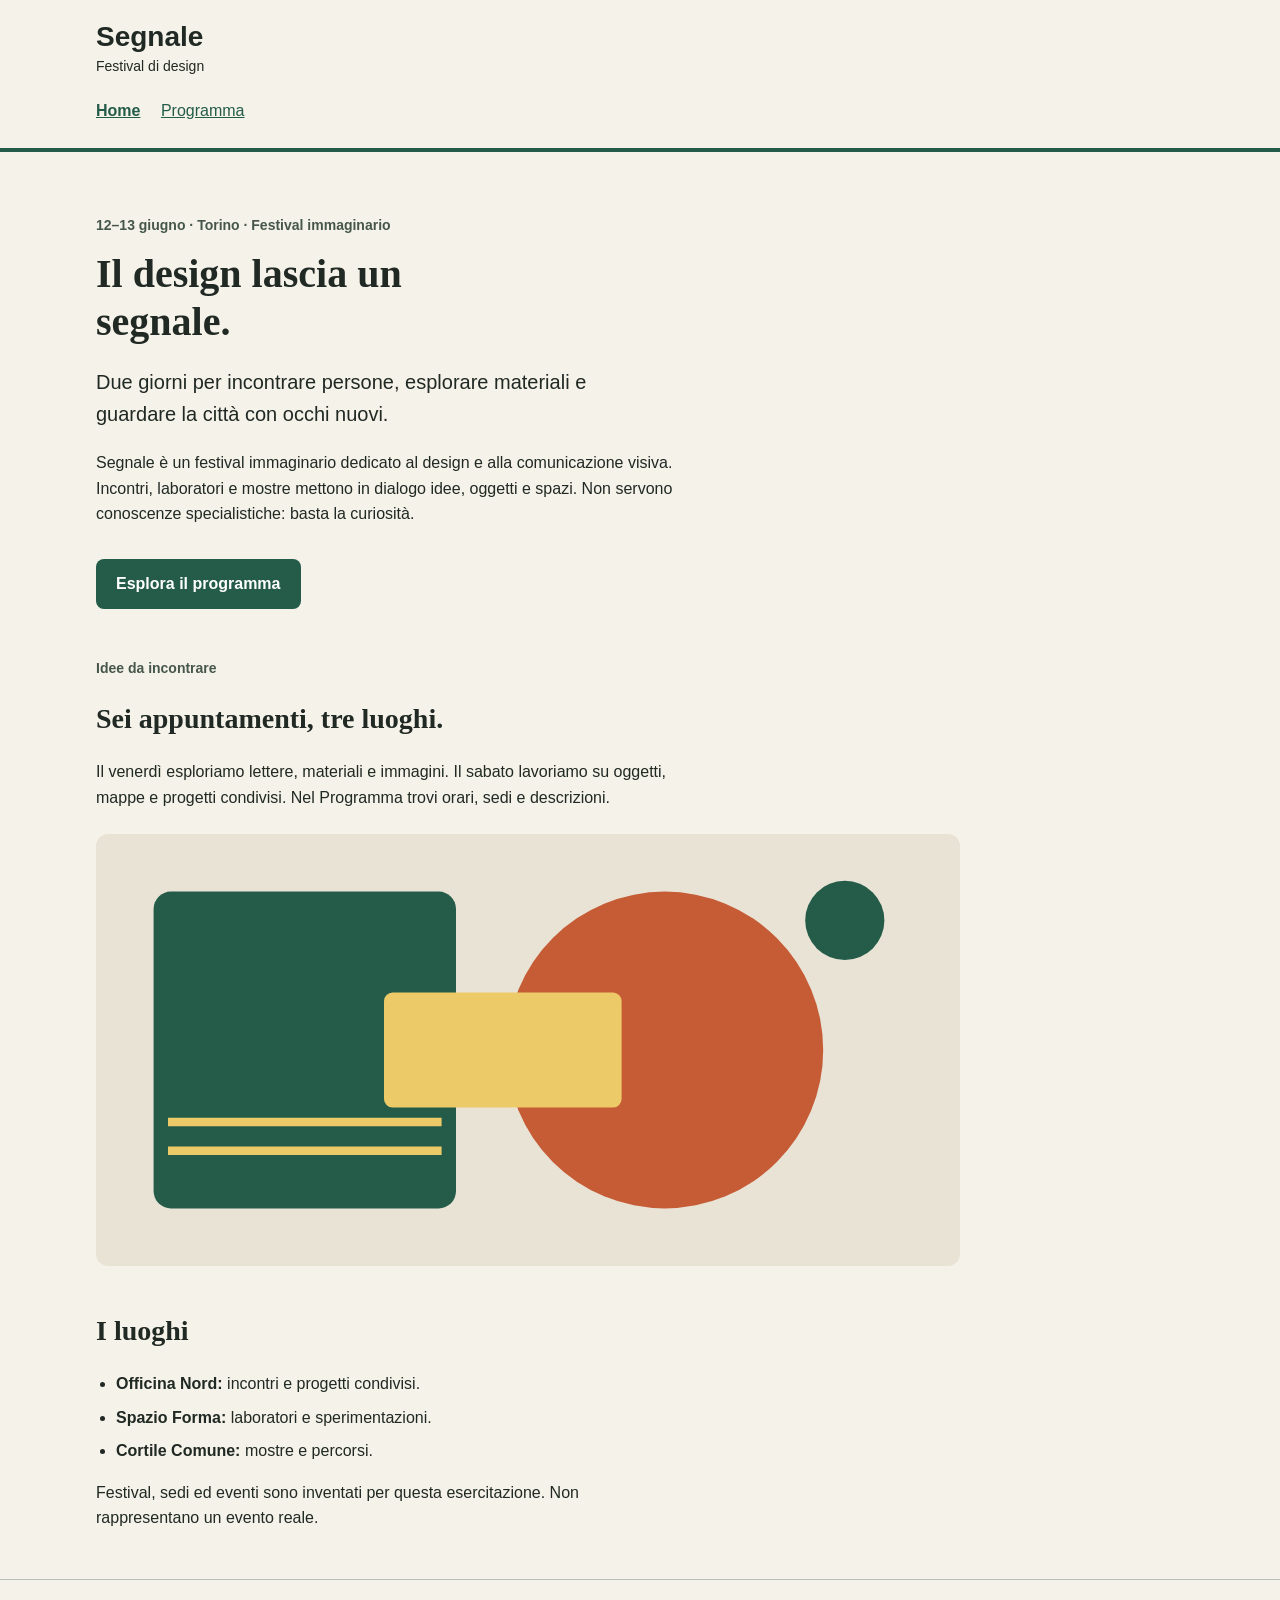
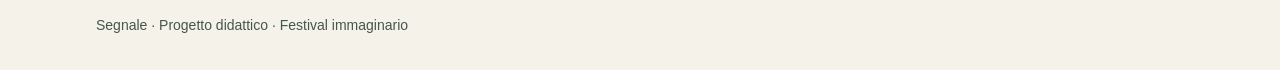
==== index.html @ a8802d63 "Prima versione" ====
<!doctype html>
<html lang="it">
<head>
  <meta charset="utf-8">
  <meta name="viewport" content="width=device-width, initial-scale=1">
  <title>Segnale — Festival di design</title>
  <link rel="stylesheet" href="style.css">
</head>
<body>
  <a class="skip-link" href="#contenuto">Vai al contenuto</a>
  <header class="site-header">
    <div class="container">
      <a class="brand" href="index.html">Segnale<span>Festival di design</span></a>
      <nav aria-label="Navigazione principale">
        <a href="index.html" aria-current="page">Home</a>
        <!-- Da completare: collegare questa voce alla pagina Programma. -->
        <a href="#">Programma</a>
      </nav>
    </div>
  </header>

  <main id="contenuto" class="container">
    <section class="intro" aria-labelledby="titolo-home">
      <p class="eyebrow">12–13 giugno · Torino · Festival immaginario</p>
      <h1 id="titolo-home">Il design lascia un segnale.</h1>
      <p class="lead">Due giorni per incontrare persone, esplorare materiali e guardare la città con occhi nuovi.</p>
      <p class="reading-text">Segnale è un festival immaginario dedicato al design e alla comunicazione visiva. Incontri, laboratori e mostre mettono in dialogo idee, oggetti e spazi. Non servono conoscenze specialistiche: basta la curiosità.</p>
      <!-- Da completare: anche questo collegamento deve aprire il Programma. -->
      <a class="button-link" href="#">Esplora il programma</a>
    </section>

    <section class="content-section" aria-labelledby="titolo-festival">
      <p class="eyebrow">Idee da incontrare</p>
      <h2 id="titolo-festival">Sei appuntamenti, tre luoghi.</h2>
      <p class="reading-text">Il venerdì esploriamo lettere, materiali e immagini. Il sabato lavoriamo su oggetti, mappe e progetti condivisi. Nel Programma trovi orari, sedi e descrizioni.</p>
      <img class="festival-image" src="assets/festival.svg" alt="Composizione geometrica di cerchi e rettangoli nei colori del festival" width="1200" height="600">
    </section>

    <section class="content-section" aria-labelledby="titolo-luoghi">
      <h2 id="titolo-luoghi">I luoghi</h2>
      <ul class="venues">
        <li><strong>Officina Nord:</strong> incontri e progetti condivisi.</li>
        <li><strong>Spazio Forma:</strong> laboratori e sperimentazioni.</li>
        <li><strong>Cortile Comune:</strong> mostre e percorsi.</li>
      </ul>
      <p class="reading-text">Festival, sedi ed eventi sono inventati per questa esercitazione. Non rappresentano un evento reale.</p>
    </section>
  </main>

  <footer class="site-footer"><div class="container"><p>Segnale · Progetto didattico · Festival immaginario</p></div></footer>
</body>
</html>
---- style.css ----
/* Stile iniziale: tipografia, colori e variabili CSS sono già predisposti.
   Lavoreremo su collegamenti, CSS condiviso e disposizione delle schede. */

/* Scelte comuni: ogni regola usa var() per richiamarne il valore. */
:root {
  --colore-primario: #245c49;
  --colore-primario-scuro: #173f32;
  --colore-sfondo: #f5f2e9;
  --colore-testo: #202923;
  --font-testo: Arial, Helvetica, sans-serif;
  --font-titoli: Georgia, "Times New Roman", serif;
}

* {
  box-sizing: border-box;
}

body {
  margin: 0;
  background: var(--colore-sfondo);
  color: var(--colore-testo);
  font-family: var(--font-testo);
  font-size: 1rem;
  line-height: 1.6;
}

a {
  color: var(--colore-primario);
}

a:hover {
  text-decoration-thickness: 3px;
}

a:focus-visible {
  outline: 3px solid var(--colore-testo);
  outline-offset: 4px;
}

.container {
  width: 92%;
  max-width: 68rem;
  margin: 0 auto;
}

.site-header {
  padding: 1.25rem 0;
  border-bottom: 4px solid var(--colore-primario);
}

.brand {
  display: inline-block;
  color: var(--colore-testo);
  font-size: 1.75rem;
  font-weight: bold;
  line-height: 1.2;
  text-decoration: none;
}

.brand span {
  display: block;
  margin-top: 0.25rem;
  font-size: 0.875rem;
  font-weight: normal;
}

nav {
  margin-top: 1rem;
}

nav a {
  display: inline-block;
  margin-right: 1rem;
  padding: 0.25rem 0;
}

nav a[aria-current="page"] {
  font-weight: bold;
}

.intro {
  padding: 3rem 0 1rem;
}

.eyebrow,
.event-meta {
  color: #46564b;
  font-size: 0.875rem;
  font-weight: bold;
}

h1,
h2,
h3 {
  font-family: var(--font-titoli);
  line-height: 1.2;
}

h1 {
  max-width: 18ch;
  margin: 0.75rem 0 1.25rem;
  font-size: 2.5rem;
}

h2 {
  font-size: 1.75rem;
}

h3 {
  margin: 0.5rem 0 0.75rem;
  font-size: 1.375rem;
}

.lead {
  max-width: 48ch;
  font-size: 1.25rem;
}

.reading-text {
  max-width: 65ch;
}

.button-link {
  display: inline-block;
  margin-top: 1rem;
  padding: 0.75rem 1.25rem;
  border-radius: 0.5rem;
  background: var(--colore-primario);
  color: #ffffff;
  font-weight: bold;
  text-decoration: none;
}

.button-link:hover {
  background: var(--colore-primario-scuro);
}

.content-section {
  margin: 2rem 0 3rem;
}

.festival-image {
  display: block;
  width: 100%;
  max-width: 54rem;
  height: auto;
  margin-top: 1.5rem;
  border-radius: 0.75rem;
}

.venues {
  padding-left: 1.25rem;
}

.venues li {
  margin-bottom: 0.5rem;
}

/* Qui inseriremo la regola .event-grid durante la demo. */

.event-card {
  margin-bottom: 1.5rem;
  overflow: hidden;
  border: 1px solid #b7c0b7;
  border-radius: 0.75rem;
  background: #ffffff;
}

.event-card img {
  display: block;
  width: 100%;
  height: auto;
}

.event-body {
  padding: 1.25rem;
}

.event-body p:last-child {
  margin-bottom: 0;
}

.event-place {
  color: #46564b;
  font-size: 0.875rem;
}

.site-footer {
  padding: 1.25rem 0;
  border-top: 1px solid #b7c0b7;
  color: #46564b;
  font-size: 0.875rem;
}

.skip-link {
  position: absolute;
  top: -6rem;
  left: 1rem;
  padding: 0.75rem 1rem;
  background: #ffffff;
  color: var(--colore-testo);
}

.skip-link:focus {
  top: 1rem;
}

/* Qui aggiungeremo la media query durante la demo. */
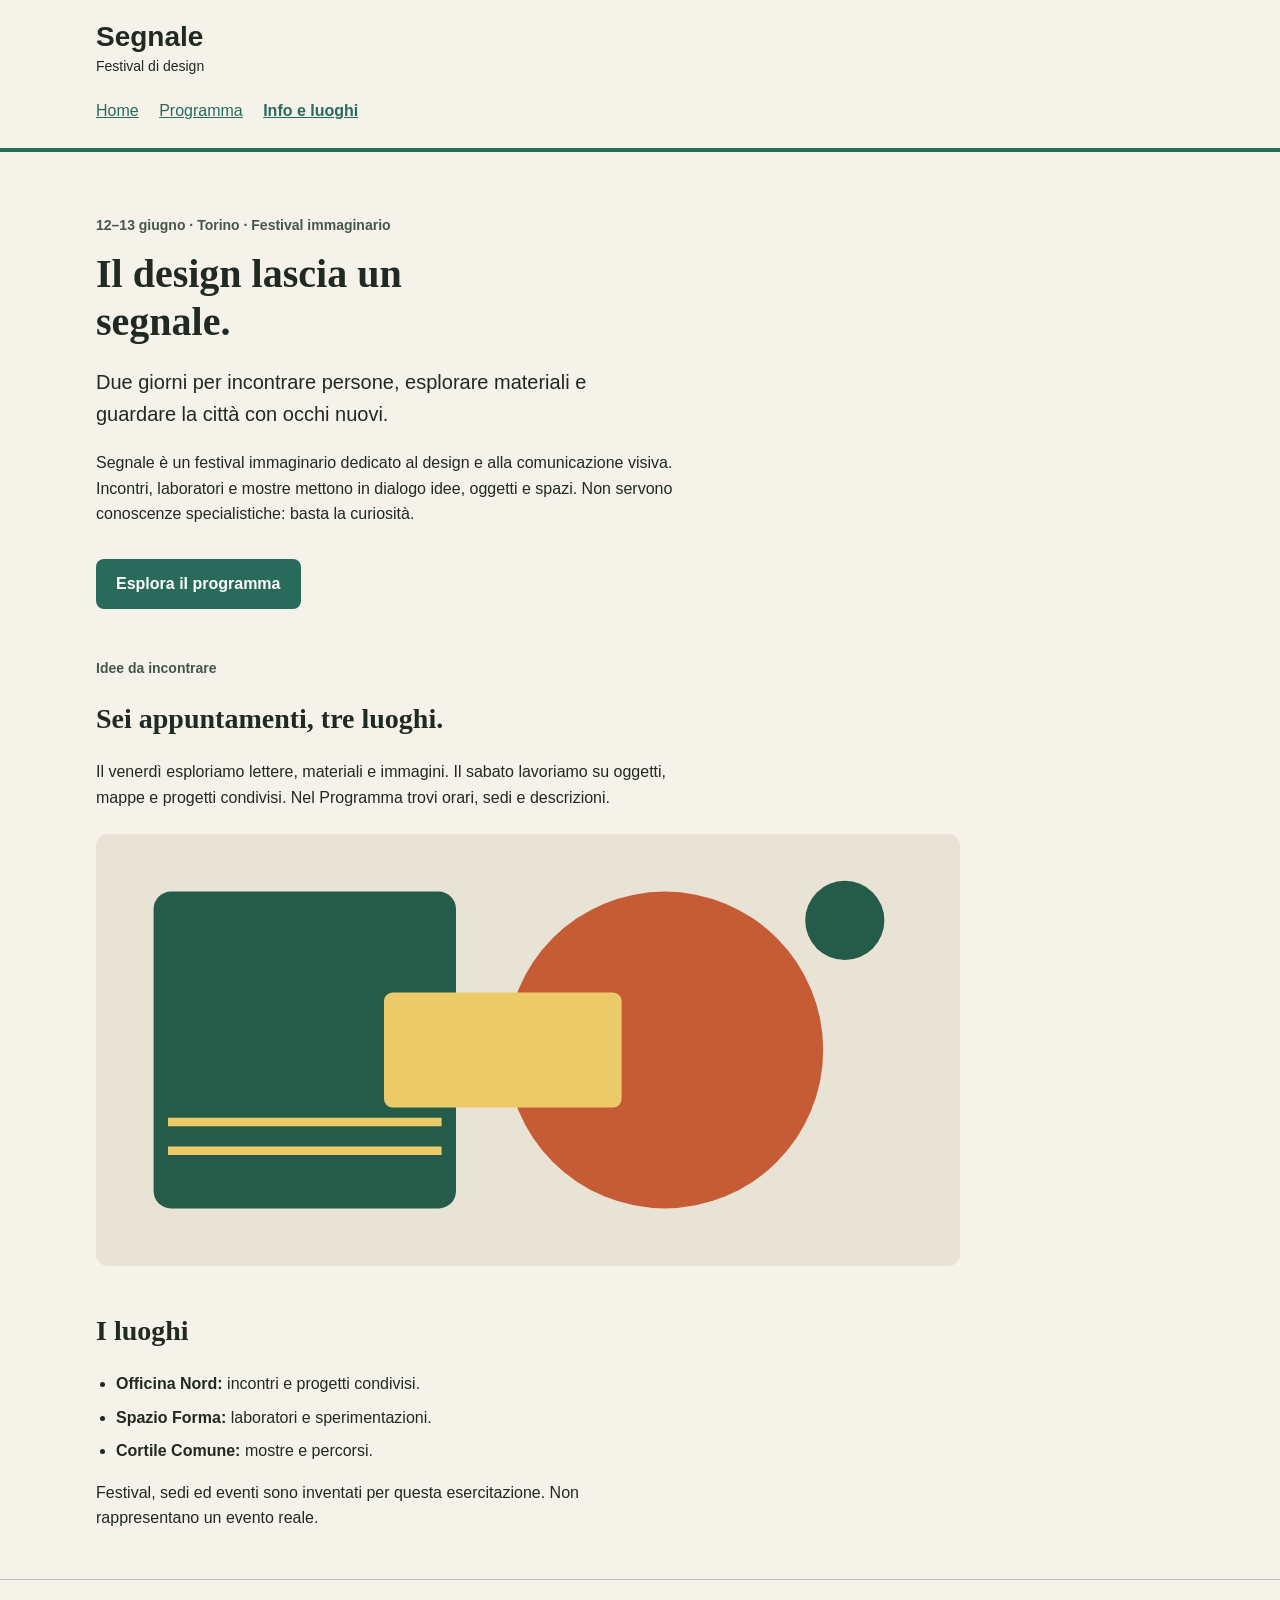
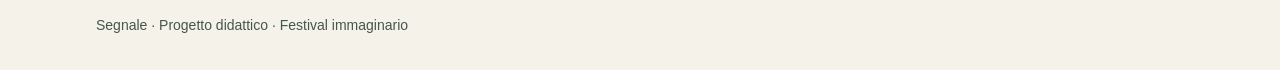
==== commit 12dae7b1: "Modifica" ====
--- a/index.html
+++ b/index.html
@@ -12,9 +12,10 @@
     <div class="container">
       <a class="brand" href="index.html">Segnale<span>Festival di design</span></a>
       <nav aria-label="Navigazione principale">
-        <a href="index.html" aria-current="page">Home</a>
-        <!-- Da completare: collegare questa voce alla pagina Programma. -->
-        <a href="#">Programma</a>
+        <a href="index.html">Home</a>
+        <a href="programma.html">Programma</a>
+        <a href="info.html" aria-current="page">Info e luoghi</a>
+
       </nav>
     </div>
   </header>
@@ -26,7 +27,7 @@
       <p class="lead">Due giorni per incontrare persone, esplorare materiali e guardare la città con occhi nuovi.</p>
       <p class="reading-text">Segnale è un festival immaginario dedicato al design e alla comunicazione visiva. Incontri, laboratori e mostre mettono in dialogo idee, oggetti e spazi. Non servono conoscenze specialistiche: basta la curiosità.</p>
       <!-- Da completare: anche questo collegamento deve aprire il Programma. -->
-      <a class="button-link" href="#">Esplora il programma</a>
+<a class="button-link" href="programma.html">Esplora il programma</a>
     </section>
 
     <section class="content-section" aria-labelledby="titolo-festival">
--- a/style.css
+++ b/style.css
@@ -3,8 +3,8 @@
 
 /* Scelte comuni: ogni regola usa var() per richiamarne il valore. */
 :root {
-  --colore-primario: #245c49;
-  --colore-primario-scuro: #173f32;
+  --colore-primario: #286b5b;
+  --colore-primario-scuro: #17483e;
   --colore-sfondo: #f5f2e9;
   --colore-testo: #202923;
   --font-testo: Arial, Helvetica, sans-serif;
@@ -156,10 +156,26 @@
   margin-bottom: 0.5rem;
 }
 
-/* Qui inseriremo la regola .event-grid durante la demo. */
+.event-grid {
+  display: grid;
+  grid-template-columns: 1fr;
+  gap: 1.75rem;
+}
+
+@media (min-width: 600px) {
+  .event-grid {
+    grid-template-columns: repeat(2, minmax(0, 1fr));
+  }
+}
+
+@media (min-width: 1024px) {
+  .event-grid {
+    grid-template-columns: repeat(3, minmax(0, 1fr));
+  }
+}
 
 .event-card {
-  margin-bottom: 1.5rem;
+  min-width: 0;
   overflow: hidden;
   border: 1px solid #b7c0b7;
   border-radius: 0.75rem;
@@ -206,3 +222,121 @@
 }
 
 /* Qui aggiungeremo la media query durante la demo. */
+
+.photo-gallery,
+.venue-addresses {
+  display: grid;
+  grid-template-columns: 1fr;
+  gap: 1.25rem;
+  padding: 0;
+}
+
+.photo-gallery figure {
+  margin: 0;
+  overflow: hidden;
+  border-radius: 0.75rem;
+  background: #ffffff;
+}
+
+.photo-gallery img {
+  display: block;
+  width: 100%;
+  aspect-ratio: 3 / 2;
+  object-fit: cover;
+}
+
+.photo-gallery figcaption {
+  padding: 0.75rem 1rem;
+  font-weight: bold;
+}
+
+.map-frame {
+  overflow: hidden;
+  border: 1px solid #b7c0b7;
+  border-radius: 0.75rem;
+  background: #e7e9dc;
+}
+
+.festival-map {
+  display: block;
+  width: 100%;
+  height: auto;
+}
+
+.venue-addresses {
+  list-style: none;
+}
+
+.venue-addresses li {
+  padding: 1.25rem;
+  border: 1px solid #b7c0b7;
+  border-radius: 0.75rem;
+  background: #ffffff;
+}
+
+.venue-addresses h3 {
+  margin-top: 0;
+}
+
+@media (min-width: 600px) {
+  .photo-gallery,
+  .venue-addresses {
+    grid-template-columns: repeat(3, minmax(0, 1fr));
+  }
+}
+
+.venue-swiper {
+  width: 100%;
+  max-width: 56rem;
+  overflow: hidden;
+  border-radius: 0.75rem;
+  background: #ffffff;
+}
+
+.venue-swiper figure {
+  margin: 0;
+}
+
+.venue-swiper img {
+  display: block;
+  width: 100%;
+  aspect-ratio: 3 / 2;
+  object-fit: cover;
+}
+
+.venue-swiper figcaption {
+  padding: 0.75rem 1rem;
+}
+
+.gallery-controls {
+  display: flex;
+  flex-wrap: wrap;
+  gap: 0.75rem;
+  margin-top: 1rem;
+}
+
+.gallery-controls button {
+  padding: 0.65rem 1rem;
+  border: 2px solid var(--colore-primario);
+  border-radius: 0.4rem;
+  background: #ffffff;
+  color: var(--colore-testo);
+  font: inherit;
+  cursor: pointer;
+}
+
+.gallery-controls button:hover {
+  background: var(--colore-sfondo);
+}
+
+.gallery-controls button:focus-visible {
+  outline: 3px solid var(--colore-testo);
+  outline-offset: 3px;
+}
+
+.map-frame iframe {
+  display: block;
+  width: 100%;
+  height: 28rem;
+  border: 0;
+}
